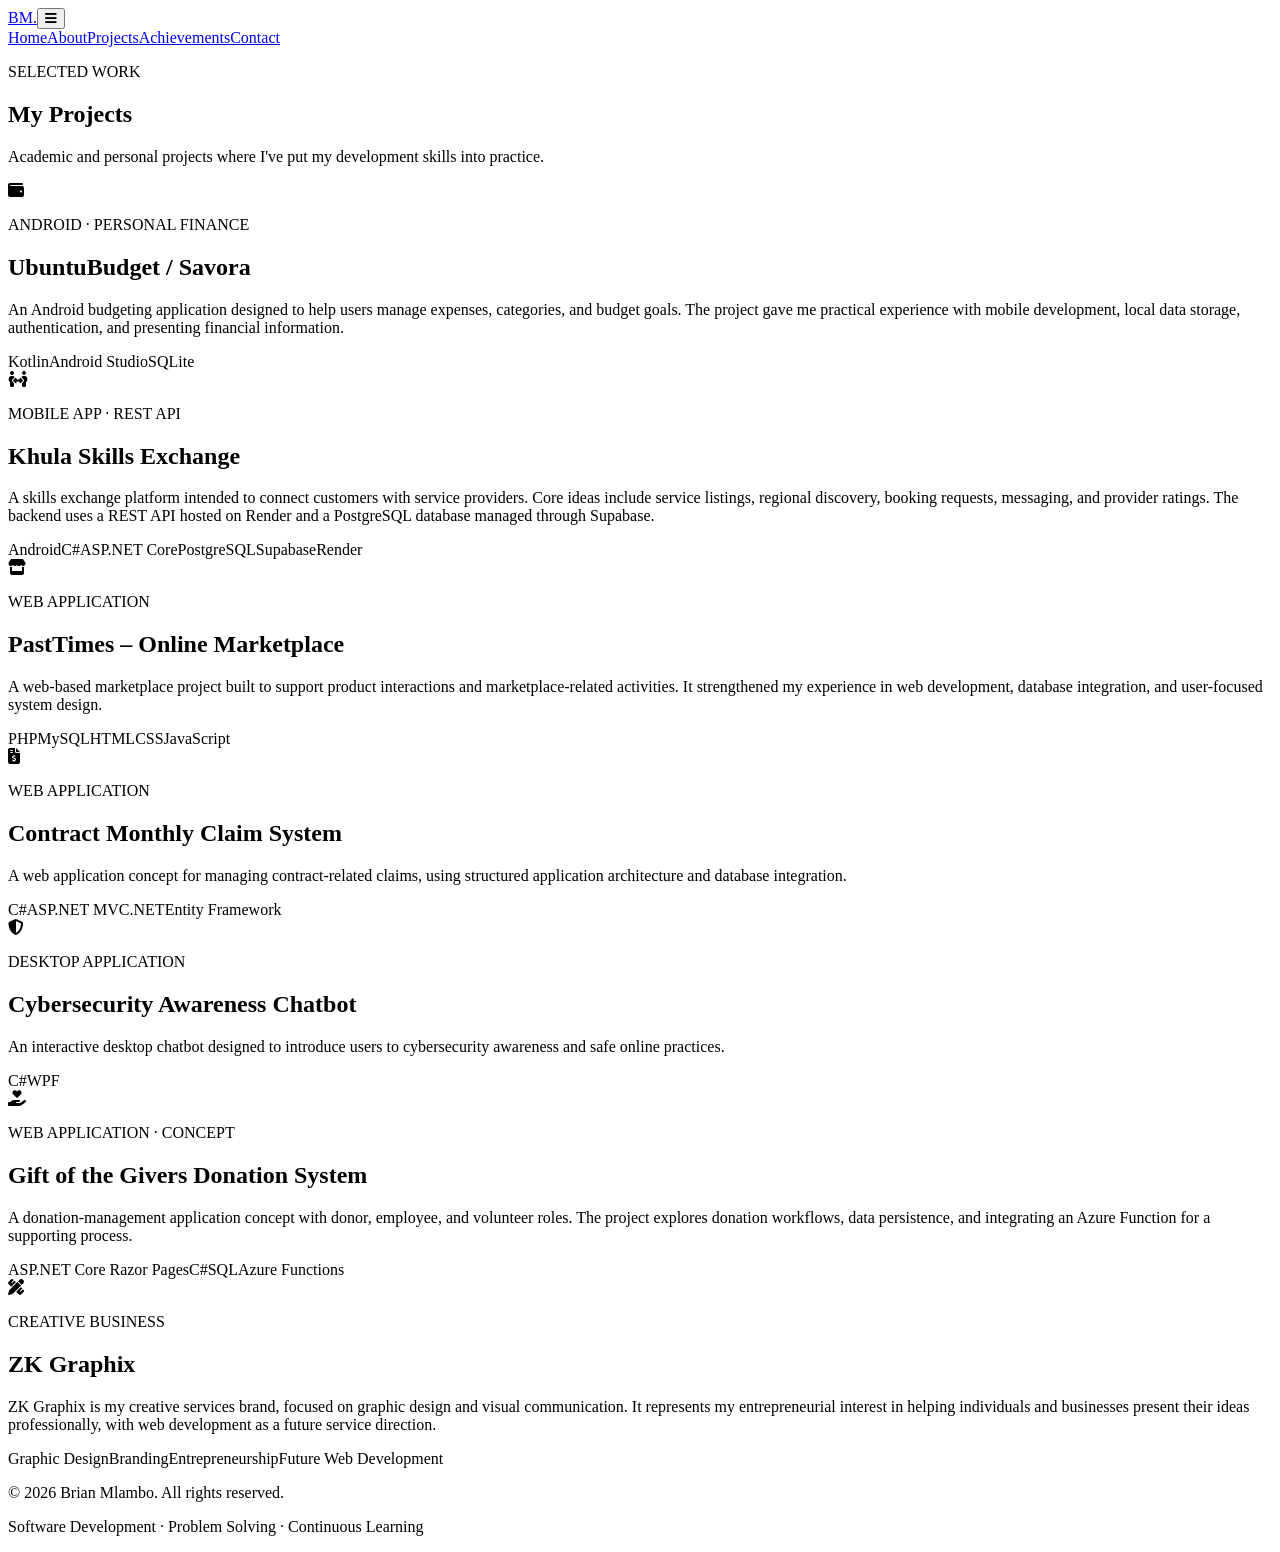
==== projects.html @ 6f6c2044 "Add projects.html with project details and layout" ====
<!DOCTYPE html>
<html lang="en">

<head>
    <meta charset="UTF-8">
    <meta name="viewport" content="width=device-width, initial-scale=1.0">
    <title>Projects | Brian Mlambo</title>
    <link rel="stylesheet" href="CSS/style.css">
    <link rel="stylesheet" href="https://cdnjs.cloudflare.com/ajax/libs/font-awesome/6.5.0/css/all.min.css">
</head>

<body>
    <header class="site-header"><a class="brand" href="index.html">BM<span>.</span></a><button class="menu-toggle"
            id="menuToggle" aria-label="Toggle navigation" aria-expanded="false"><i class="fas fa-bars"></i></button>
        <nav class="nav-menu" id="navMenu"><a href="index.html">Home</a><a href="about.html">About</a><a class="active"
                href="projects.html">Projects</a><a href="achievements.html">Achievements</a><a
                href="contact.html">Contact</a></nav>
    </header>
    <main>
        <section class="page-hero">
            <p class="eyebrow">SELECTED WORK</p>
            <h1>My <span>Projects</span></h1>
            <p>Academic and personal projects where I've put my development skills into practice.</p>
        </section>
        <section class="section">
            <div class="project-list">
                <article class="project-detail">
                    <div class="project-icon"><i class="fas fa-wallet"></i></div>
                    <div>
                        <p class="project-type">ANDROID · PERSONAL FINANCE</p>
                        <h2>UbuntuBudget / Savora</h2>
                        <p>An Android budgeting application designed to help users manage expenses, categories, and
                            budget goals. The project gave me practical experience with mobile development, local data
                            storage, authentication, and presenting financial information.</p>
                        <div class="tags"><span>Kotlin</span><span>Android Studio</span><span>SQLite</span></div>
                    </div>
                </article>
                <article class="project-detail">
                    <div class="project-icon"><i class="fas fa-people-arrows-left-right"></i></div>
                    <div>
                        <p class="project-type">MOBILE APP · REST API</p>
                        <h2>Khula Skills Exchange</h2>
                        <p>A skills exchange platform intended to connect customers with service providers. Core ideas
                            include service listings, regional discovery, booking requests, messaging, and provider
                            ratings. The backend uses a REST API hosted on Render and a PostgreSQL database managed
                            through Supabase.</p>
                        <div class="tags"><span>Android</span><span>C#</span><span>ASP.NET
                                Core</span><span>PostgreSQL</span><span>Supabase</span><span>Render</span></div>
                    </div>
                </article>
                <article class="project-detail">
                    <div class="project-icon"><i class="fas fa-store"></i></div>
                    <div>
                        <p class="project-type">WEB APPLICATION</p>
                        <h2>PastTimes – Online Marketplace</h2>
                        <p>A web-based marketplace project built to support product interactions and marketplace-related
                            activities. It strengthened my experience in web development, database integration, and
                            user-focused system design.</p>
                        <div class="tags">
                            <span>PHP</span><span>MySQL</span><span>HTML</span><span>CSS</span><span>JavaScript</span>
                        </div>
                    </div>
                </article>
                <article class="project-detail">
                    <div class="project-icon"><i class="fas fa-file-invoice-dollar"></i></div>
                    <div>
                        <p class="project-type">WEB APPLICATION</p>
                        <h2>Contract Monthly Claim System</h2>
                        <p>A web application concept for managing contract-related claims, using structured application
                            architecture and database integration.</p>
                        <div class="tags"><span>C#</span><span>ASP.NET MVC</span><span>.NET</span><span>Entity
                                Framework</span></div>
                    </div>
                </article>
                <article class="project-detail">
                    <div class="project-icon"><i class="fas fa-shield-halved"></i></div>
                    <div>
                        <p class="project-type">DESKTOP APPLICATION</p>
                        <h2>Cybersecurity Awareness Chatbot</h2>
                        <p>An interactive desktop chatbot designed to introduce users to cybersecurity awareness and
                            safe online practices.</p>
                        <div class="tags"><span>C#</span><span>WPF</span></div>
                    </div>
                </article>
                <article class="project-detail">
                    <div class="project-icon"><i class="fas fa-hand-holding-heart"></i></div>
                    <div>
                        <p class="project-type">WEB APPLICATION · CONCEPT</p>
                        <h2>Gift of the Givers Donation System</h2>
                        <p>A donation-management application concept with donor, employee, and volunteer roles. The
                            project explores donation workflows, data persistence, and integrating an Azure Function for
                            a supporting process.</p>
                        <div class="tags"><span>ASP.NET Core Razor
                                Pages</span><span>C#</span><span>SQL</span><span>Azure Functions</span></div>
                    </div>
                </article>
                <article class="project-detail">
                    <div class="project-icon"><i class="fas fa-pen-ruler"></i></div>
                    <div>
                        <p class="project-type">CREATIVE BUSINESS</p>
                        <h2>ZK Graphix</h2>
                        <p>ZK Graphix is my creative services brand, focused on graphic design and visual communication.
                            It represents my entrepreneurial interest in helping individuals and businesses present
                            their ideas professionally, with web development as a future service direction.</p>
                        <div class="tags"><span>Graphic
                                Design</span><span>Branding</span><span>Entrepreneurship</span><span>Future Web
                                Development</span></div>
                    </div>
                </article>
            </div>
        </section>
    </main>
    <footer>
        <p>© 2026 Brian Mlambo. All rights reserved.</p>
        <p>Software Development · Problem Solving · Continuous Learning</p>
    </footer>
    <script src="JS/script.js"></script>
</body>

</html>
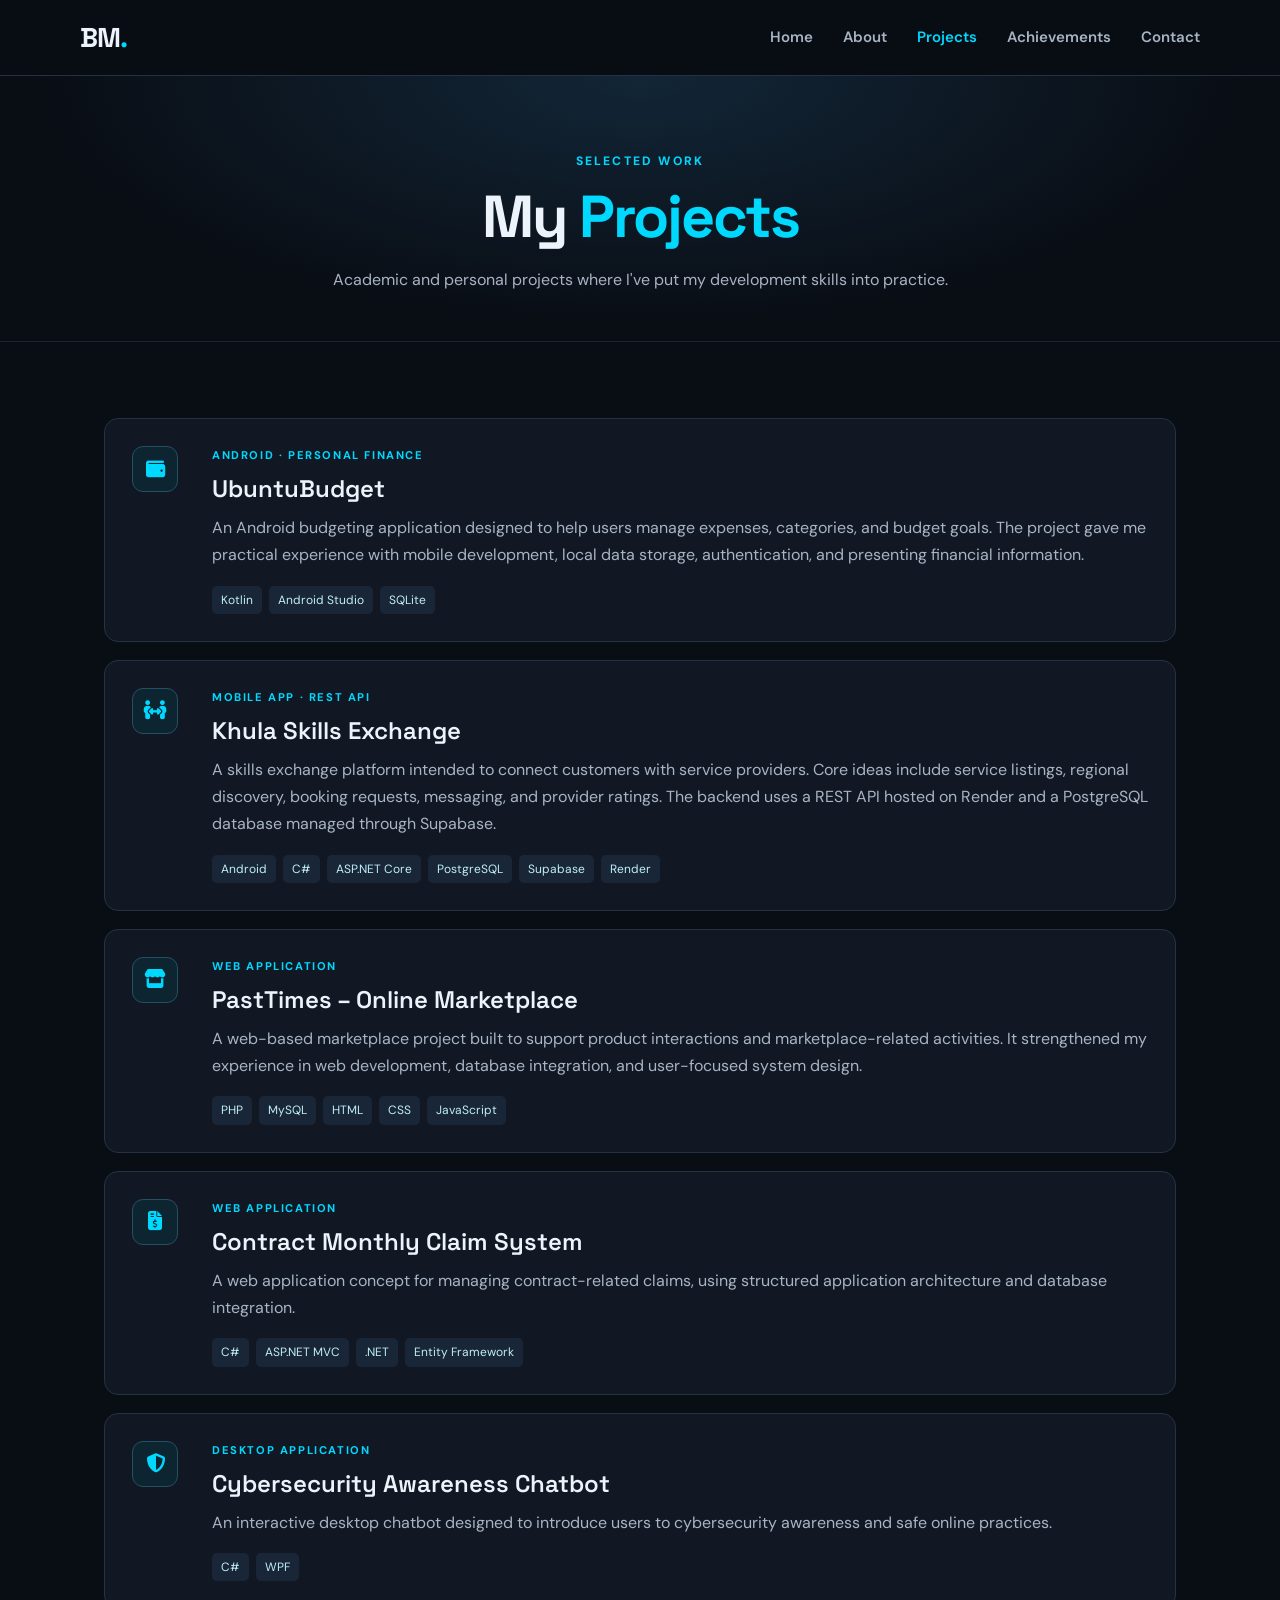
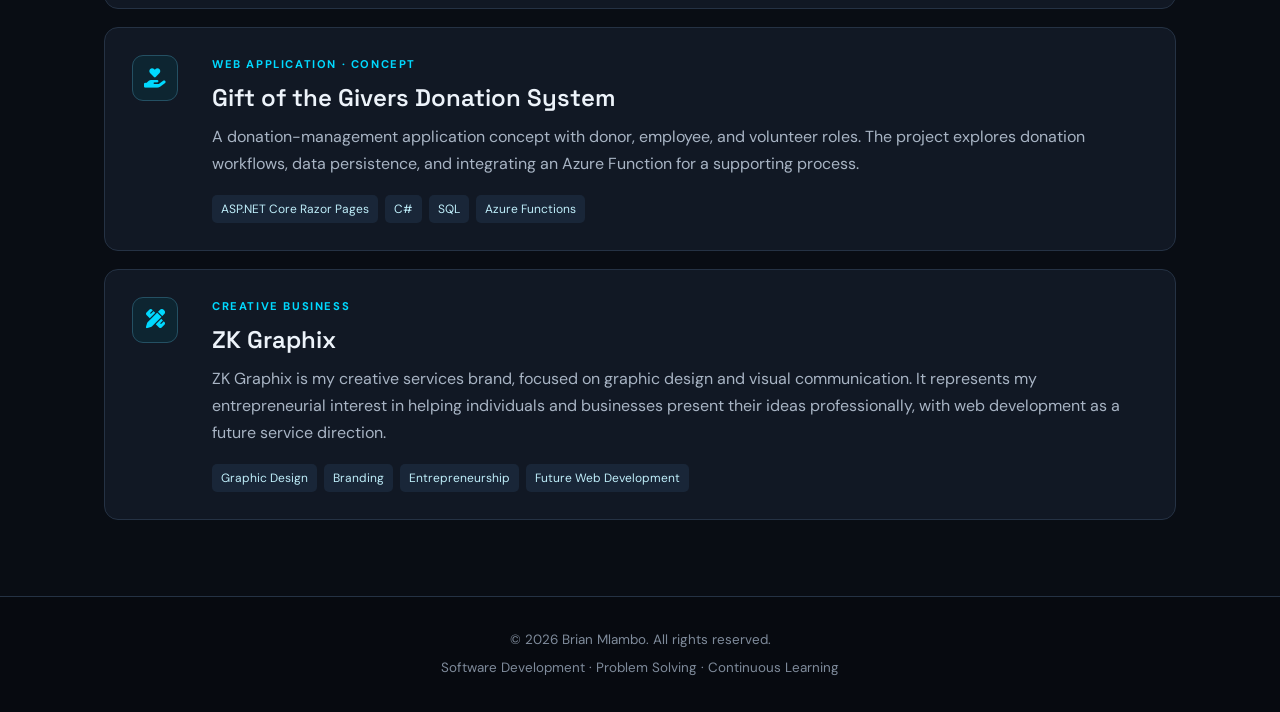
==== commit 706dfb46: "updates" ====
--- a/projects.html
+++ b/projects.html
@@ -28,7 +28,7 @@
                     <div class="project-icon"><i class="fas fa-wallet"></i></div>
                     <div>
                         <p class="project-type">ANDROID · PERSONAL FINANCE</p>
-                        <h2>UbuntuBudget / Savora</h2>
+                        <h2>UbuntuBudget</h2>
                         <p>An Android budgeting application designed to help users manage expenses, categories, and
                             budget goals. The project gave me practical experience with mobile development, local data
                             storage, authentication, and presenting financial information.</p>
--- a/CSS/style.css
+++ b/CSS/style.css
@@ -0,0 +1,826 @@
+@import url('https://fonts.googleapis.com/css2?family=DM+Sans:wght@400;500;600;700&family=Space+Grotesk:wght@400;500;600;700&display=swap');
+
+:root {
+    --bg: #090d14;
+    --surface: #111824;
+    --surface2: #0d1420;
+    --line: #253244;
+    --text: #edf3fa;
+    --muted: #a8b4c4;
+    --accent: #00d9ff;
+    --accent2: #62e8ff;
+    --max: 1120px
+}
+
+* {
+    box-sizing: border-box;
+    scroll-behavior: smooth
+}
+
+body {
+    margin: 0;
+    background: var(--bg);
+    color: var(--text);
+    font-family: 'DM Sans', Arial, sans-serif;
+    line-height: 1.7
+}
+
+a {
+    color: inherit;
+    text-decoration: none
+}
+
+.site-header {
+    min-height: 76px;
+    padding: 15px max(5%, calc((100% - var(--max))/2));
+    display: flex;
+    align-items: center;
+    justify-content: space-between;
+    gap: 25px;
+    background: rgba(9, 13, 20, .94);
+    border-bottom: 1px solid var(--line);
+    position: sticky;
+    top: 0;
+    z-index: 20;
+    backdrop-filter: blur(14px)
+}
+
+.brand {
+    font: 700 1.7rem 'Space Grotesk', sans-serif;
+    letter-spacing: -1px
+}
+
+.brand span,
+.hero h1 span,
+.page-hero h1 span {
+    color: var(--accent)
+}
+
+.nav-menu {
+    display: flex;
+    gap: 30px;
+    align-items: center
+}
+
+.nav-menu a {
+    color: var(--muted);
+    font-weight: 600;
+    font-size: .94rem;
+    transition: .2s
+}
+
+.nav-menu a:hover,
+.nav-menu a.active {
+    color: var(--accent)
+}
+
+.menu-toggle {
+    display: none;
+    background: none;
+    color: var(--accent);
+    border: 1px solid var(--line);
+    border-radius: 8px;
+    padding: 9px 12px;
+    font-size: 1.1rem
+}
+
+.hero {
+    max-width: var(--max);
+    margin: auto;
+    padding: 95px 24px 105px;
+    display: grid;
+    grid-template-columns: 1.2fr .8fr;
+    align-items: center;
+    gap: 65px;
+    min-height: 590px
+}
+
+.eyebrow {
+    font-size: .76rem;
+    letter-spacing: 2.2px;
+    font-weight: 700;
+    color: var(--accent);
+    margin: 0 0 12px
+}
+
+.hero h1,
+.page-hero h1 {
+    font: 700 clamp(2.5rem, 5.2vw, 4.3rem)/1.12 'Space Grotesk', sans-serif;
+    letter-spacing: -2px;
+    margin: 0 0 16px
+}
+
+.hero h2 {
+    font: 500 1.3rem 'Space Grotesk', sans-serif;
+    color: #dce7f4;
+    margin: 0 0 18px
+}
+
+.hero-copy {
+    font-size: 1.08rem;
+    color: var(--muted);
+    max-width: 630px
+}
+
+.button-row {
+    display: flex;
+    flex-wrap: wrap;
+    gap: 12px;
+    margin-top: 28px
+}
+
+.btn {
+    display: inline-flex;
+    align-items: center;
+    justify-content: center;
+    gap: 10px;
+    padding: 12px 19px;
+    border-radius: 8px;
+    font-weight: 700;
+    font-size: .94rem;
+    border: 1px solid transparent;
+    cursor: pointer;
+    transition: .2s
+}
+
+.btn:hover {
+    transform: translateY(-2px)
+}
+
+.btn-primary {
+    background: var(--accent);
+    color: #051018
+}
+
+.btn-primary:hover {
+    background: var(--accent2);
+    box-shadow: 0 8px 25px #00d9ff24
+}
+
+.btn-outline {
+    border-color: #3b5065;
+    color: var(--text)
+}
+
+.btn-outline:hover {
+    border-color: var(--accent);
+    color: var(--accent)
+}
+
+.quick-links {
+    display: flex;
+    gap: 20px;
+    margin-top: 30px
+}
+
+.quick-links a {
+    font-size: 1.45rem;
+    color: var(--muted)
+}
+
+.quick-links a:hover {
+    color: var(--accent)
+}
+
+.hero-panel {
+    position: relative;
+    padding: 20px
+}
+
+.code-window {
+    border: 1px solid #2c3a4d;
+    border-radius: 15px;
+    background: linear-gradient(145deg, #141e2c, #0d121b);
+    box-shadow: 0 25px 70px #0007;
+    overflow: hidden
+}
+
+.window-dots {
+    display: flex;
+    gap: 7px;
+    padding: 17px 20px;
+    border-bottom: 1px solid #253244
+}
+
+.window-dots span {
+    width: 9px;
+    height: 9px;
+    border-radius: 50%;
+    background: #40536a
+}
+
+.window-dots span:first-child {
+    background: #ff6f70
+}
+
+.window-dots span:nth-child(2) {
+    background: #ffc857
+}
+
+.window-dots span:nth-child(3) {
+    background: #3ddc97
+}
+
+.code-window pre {
+    padding: 22px 24px;
+    margin: 0;
+    overflow: auto;
+    font: .92rem/1.9 Consolas, monospace;
+    color: #d9e8f7
+}
+
+.code-muted {
+    color: #8da8ff
+}
+
+.code-green {
+    color: #83e6ba
+}
+
+.floating-chip {
+    position: absolute;
+    bottom: 0;
+    left: 0;
+    background: #142331;
+    border: 1px solid #2c5262;
+    padding: 12px 16px;
+    border-radius: 9px;
+    font-size: .83rem;
+    color: #d9faff;
+    box-shadow: 0 10px 30px #0005
+}
+
+.floating-chip i {
+    color: var(--accent);
+    margin-right: 7px
+}
+
+.section {
+    max-width: var(--max);
+    margin: 0 auto;
+    padding: 76px 24px
+}
+
+.section-tint {
+    max-width: none;
+    background: #0c121c;
+    padding-left: max(24px, calc((100% - var(--max))/2));
+    padding-right: max(24px, calc((100% - var(--max))/2));
+    border-top: 1px solid #192535;
+    border-bottom: 1px solid #192535
+}
+
+.section-heading {
+    max-width: 690px;
+    margin: 0 auto 36px;
+    text-align: center
+}
+
+.section-heading h2,
+.cta h2,
+.contact-info h2,
+.about-layout h2 {
+    font: 600 clamp(1.8rem, 3.5vw, 2.5rem)/1.2 'Space Grotesk', sans-serif;
+    letter-spacing: -.8px;
+    margin: 0 0 14px
+}
+
+.section-heading>p:last-child,
+.section>p,
+.about-layout p,
+.contact-info>p:not(.eyebrow) {
+    color: var(--muted)
+}
+
+.feature-grid,
+.project-grid,
+.skills-grid {
+    display: grid;
+    grid-template-columns: repeat(3, 1fr);
+    gap: 18px
+}
+
+.feature-card,
+.project-card,
+.skill-card {
+    padding: 25px;
+    border-radius: 13px;
+    background: var(--surface);
+    border: 1px solid var(--line);
+    transition: .25s
+}
+
+.feature-card:hover,
+.project-card:hover,
+.skill-card:hover {
+    transform: translateY(-4px);
+    border-color: #16758a;
+    box-shadow: 0 15px 35px #0002
+}
+
+.feature-card>i,
+.skill-card>i {
+    font-size: 1.5rem;
+    color: var(--accent);
+    margin-bottom: 13px
+}
+
+.feature-card h3,
+.project-card h3,
+.skill-card h3 {
+    font: 600 1.16rem 'Space Grotesk', sans-serif;
+    margin: 0 0 8px
+}
+
+.feature-card p,
+.project-card p,
+.skill-card p {
+    color: var(--muted);
+    font-size: .94rem;
+    margin: 0
+}
+
+.project-icon {
+    height: 46px;
+    width: 46px;
+    display: grid;
+    place-items: center;
+    border: 1px solid #245063;
+    background: #0d2531;
+    color: var(--accent);
+    border-radius: 11px;
+    font-size: 1.2rem;
+    margin-bottom: 18px
+}
+
+.project-type {
+    font-size: .7rem !important;
+    letter-spacing: 1.6px;
+    color: var(--accent) !important;
+    font-weight: 700;
+    margin: 0 0 8px !important
+}
+
+.tags {
+    display: flex;
+    flex-wrap: wrap;
+    gap: 7px;
+    margin-top: 17px
+}
+
+.tags span {
+    font-size: .75rem;
+    background: #192638;
+    color: #bfeefa;
+    padding: 4px 9px;
+    border-radius: 5px
+}
+
+.center {
+    text-align: center;
+    margin-top: 32px
+}
+
+.text-link {
+    font-weight: 700;
+    color: var(--accent)
+}
+
+.text-link i {
+    margin-left: 6px
+}
+
+.cta {
+    display: flex;
+    justify-content: space-between;
+    align-items: center;
+    gap: 30px
+}
+
+.cta p:not(.eyebrow) {
+    color: var(--muted);
+    max-width: 650px;
+    margin-bottom: 0
+}
+
+.page-hero {
+    text-align: center;
+    padding: 75px 24px 48px;
+    background: radial-gradient(ellipse at top, #122637 0%, var(--bg) 68%);
+    border-bottom: 1px solid #192535
+}
+
+.page-hero h1 {
+    font-size: clamp(2.5rem, 5vw, 3.7rem)
+}
+
+.page-hero>p:last-child {
+    color: var(--muted);
+    max-width: 660px;
+    margin: 0 auto
+}
+
+.about-layout {
+    display: grid;
+    grid-template-columns: 1.4fr .8fr;
+    gap: 60px;
+    align-items: start
+}
+
+.about-layout p {
+    margin: 0 0 17px
+}
+
+.profile-card {
+    background: var(--surface);
+    border: 1px solid var(--line);
+    border-radius: 15px;
+    padding: 27px
+}
+
+.profile-mark {
+    height: 76px;
+    width: 76px;
+    display: grid;
+    place-items: center;
+    border-radius: 20px;
+    background: #0b2a36;
+    border: 1px solid #1e6475;
+    color: var(--accent);
+    font: 700 1.8rem 'Space Grotesk', sans-serif
+}
+
+.profile-card h3 {
+    font: 600 1.3rem 'Space Grotesk', sans-serif;
+    margin: 15px 0 0
+}
+
+.profile-card>p {
+    margin: 0 0 18px !important
+}
+
+.profile-card ul {
+    padding: 0;
+    list-style: none;
+    margin: 0
+}
+
+.profile-card li {
+    padding: 9px 0;
+    color: var(--muted);
+    border-top: 1px solid var(--line)
+}
+
+.profile-card li i {
+    width: 25px;
+    color: var(--accent)
+}
+
+.skills-grid {
+    grid-template-columns: repeat(3, 1fr)
+}
+
+.skill-card {
+    min-height: 155px
+}
+
+.skill-card h3 {
+    margin: 6px 0 8px
+}
+
+.project-list {
+    display: grid;
+    gap: 18px
+}
+
+.project-detail {
+    display: grid;
+    grid-template-columns: 60px 1fr;
+    gap: 20px;
+    padding: 27px;
+    background: var(--surface);
+    border: 1px solid var(--line);
+    border-radius: 14px
+}
+
+.project-detail .project-icon {
+    margin: 0
+}
+
+.project-detail h2 {
+    font: 600 1.5rem 'Space Grotesk', sans-serif;
+    margin: 0 0 10px
+}
+
+.project-detail p:not(.project-type) {
+    color: var(--muted);
+    margin: 0
+}
+
+.achievement-card {
+    display: grid;
+    grid-template-columns: 95px 1fr;
+    gap: 25px;
+    padding: 32px;
+    border-radius: 15px;
+    background: var(--surface);
+    border: 1px solid var(--line)
+}
+
+.achievement-symbol {
+    height: 80px;
+    width: 80px;
+    border-radius: 20px;
+    background: #102a36;
+    border: 1px solid #245063;
+    display: grid;
+    place-items: center;
+    color: var(--accent);
+    font-size: 2rem
+}
+
+.achievement-card h2 {
+    font: 600 1.6rem 'Space Grotesk', sans-serif;
+    margin: 0 0 12px
+}
+
+.achievement-card p:not(.project-type) {
+    color: var(--muted)
+}
+
+.muted {
+    color: var(--muted) !important
+}
+
+.notice {
+    display: flex;
+    gap: 13px;
+    padding: 17px 20px;
+    margin-top: 20px;
+    background: #121c29;
+    border: 1px solid var(--line);
+    border-radius: 10px;
+    color: var(--muted)
+}
+
+.notice i {
+    color: var(--accent);
+    margin-top: 5px
+}
+
+.notice p {
+    margin: 0
+}
+
+.contact-layout {
+    display: grid;
+    grid-template-columns: .8fr 1.2fr;
+    gap: 55px;
+    align-items: start
+}
+
+.contact-info>p:not(.eyebrow) {
+    margin-bottom: 28px
+}
+
+.contact-item {
+    display: flex;
+    align-items: center;
+    gap: 14px;
+    margin: 22px 0;
+    color: var(--text);
+    overflow-wrap: anywhere
+}
+
+.contact-item>i {
+    width: 45px;
+    height: 45px;
+    flex-shrink: 0;
+    display: grid;
+    place-items: center;
+    border: 1px solid #245063;
+    background: #0d2531;
+    border-radius: 11px;
+    color: var(--accent);
+    font-size: 1.15rem
+}
+
+.contact-item span {
+    font-weight: 600
+}
+
+.contact-item small {
+    display: block;
+    color: var(--muted);
+    font-size: .78rem;
+    font-weight: 400
+}
+
+.contact-form {
+    background: var(--surface);
+    border: 1px solid var(--line);
+    padding: 30px;
+    border-radius: 15px
+}
+
+.contact-form h2 {
+    font: 600 1.55rem 'Space Grotesk', sans-serif;
+    margin: 0
+}
+
+.contact-form>p {
+    font-size: .9rem
+}
+
+.contact-form label {
+    display: block;
+    font-size: .88rem;
+    font-weight: 600;
+    margin: 17px 0 7px
+}
+
+.contact-form input,
+.contact-form textarea {
+    display: block;
+    width: 100%;
+    padding: 12px 13px;
+    border: 1px solid #304056;
+    border-radius: 8px;
+    background: #0a111b;
+    color: var(--text);
+    font: inherit;
+    outline: none
+}
+
+.contact-form input:focus,
+.contact-form textarea:focus {
+    border-color: var(--accent);
+    box-shadow: 0 0 0 3px #00d9ff16
+}
+
+.contact-form textarea {
+    resize: vertical
+}
+
+.submit-btn {
+    margin-top: 20px;
+    width: 100%;
+    font: 700 .95rem 'DM Sans', sans-serif
+}
+
+.form-note {
+    font-size: .78rem !important;
+    color: #8f9eaf !important;
+    margin-bottom: 0
+}
+
+.form-note i {
+    color: var(--accent);
+    margin-right: 5px
+}
+
+footer {
+    text-align: center;
+    padding: 27px 20px;
+    border-top: 1px solid var(--line);
+    background: #070a10;
+    color: #7f8b9b;
+    font-size: .84rem
+}
+
+footer p {
+    margin: 5px
+}
+
+@media(max-width:850px) {
+    .hero {
+        grid-template-columns: 1fr;
+        gap: 30px;
+        padding-top: 70px
+    }
+
+    .hero-panel {
+        max-width: 560px;
+        width: 100%;
+        margin: auto
+    }
+
+    .feature-grid,
+    .project-grid,
+    .skills-grid {
+        grid-template-columns: repeat(2, 1fr)
+    }
+
+    .about-layout,
+    .contact-layout {
+        grid-template-columns: 1fr;
+        gap: 32px
+    }
+
+    .profile-card {
+        max-width: 500px
+    }
+
+    .cta {
+        align-items: flex-start;
+        flex-direction: column
+    }
+}
+
+@media(max-width:680px) {
+    .site-header {
+        padding: 14px 20px
+    }
+
+    .menu-toggle {
+        display: block
+    }
+
+    .nav-menu {
+        display: none;
+        position: absolute;
+        top: 100%;
+        left: 0;
+        right: 0;
+        background: #0b111b;
+        border-bottom: 1px solid var(--line);
+        padding: 18px 22px;
+        flex-direction: column;
+        align-items: flex-start;
+        gap: 17px
+    }
+
+    .nav-menu.show {
+        display: flex
+    }
+
+    .hero {
+        padding: 62px 22px 75px;
+        min-height: 0
+    }
+
+    .hero h1 {
+        letter-spacing: -1.4px
+    }
+
+    .hero-panel {
+        padding: 8px 0 18px
+    }
+
+    .floating-chip {
+        left: 0;
+        bottom: 0;
+        font-size: .75rem
+    }
+
+    .section {
+        padding: 55px 22px
+    }
+
+    .section-tint {
+        padding-left: 22px;
+        padding-right: 22px
+    }
+
+    .feature-grid,
+    .project-grid,
+    .skills-grid {
+        grid-template-columns: 1fr
+    }
+
+    .page-hero {
+        padding: 58px 20px 38px
+    }
+
+    .project-detail {
+        grid-template-columns: 1fr;
+        gap: 14px;
+        padding: 22px
+    }
+
+    .achievement-card {
+        grid-template-columns: 1fr;
+        padding: 23px
+    }
+
+    .contact-form {
+        padding: 22px
+    }
+
+    .button-row .btn {
+        width: 100%
+    }
+
+    .code-window pre {
+        font-size: .8rem;
+        padding: 17px
+    }
+
+    .section-heading {
+        text-align: left
+    }
+
+    .section-heading .eyebrow {
+        text-align: left
+    }
+}
